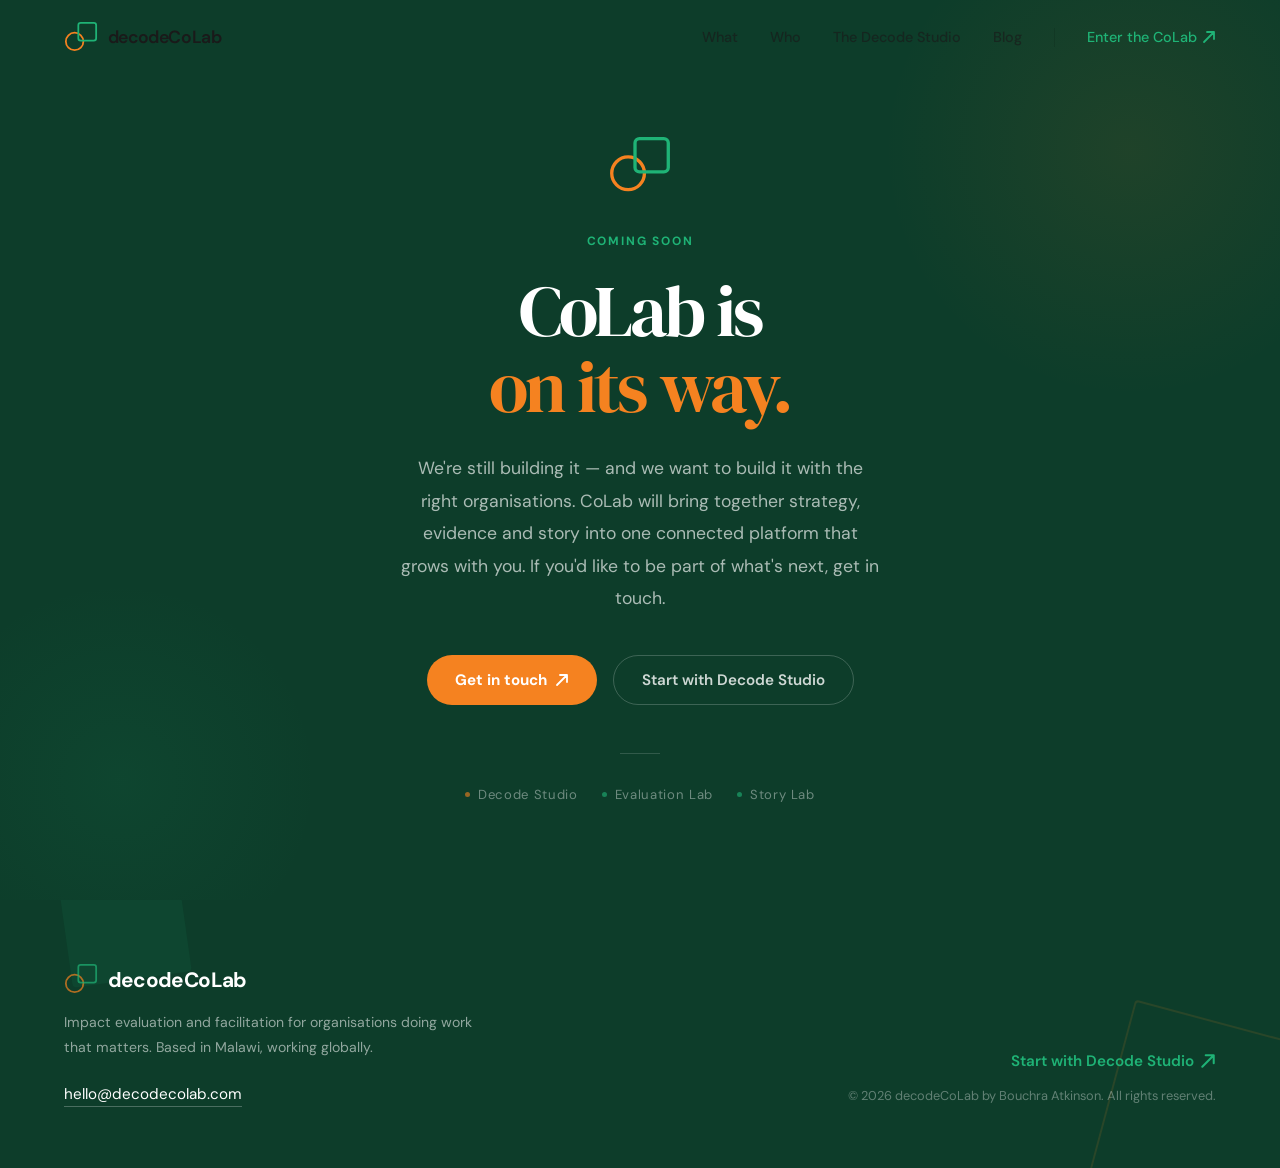
==== colab-coming-soon.html @ 14b20bc3 "Create colab-coming-soon.html" ====
<!DOCTYPE html>
<html lang="en">
<head>
  <meta charset="UTF-8" />
  <meta name="viewport" content="width=device-width, initial-scale=1.0" />
  <title>CoLab is Coming | decodeCoLab</title>
  <meta name="description" content="CoLab is coming. We're still building it — and we want to build it with the right organisations." />
  <link rel="preconnect" href="https://fonts.googleapis.com">
  <link rel="preconnect" href="https://fonts.gstatic.com" crossorigin>
  <link href="https://fonts.googleapis.com/css2?family=DM+Serif+Display:ital@0;1&family=DM+Sans:opsz,wght@9..40,300;9..40,400;9..40,500;9..40,600;9..40,700&display=swap" rel="stylesheet">
  <link rel="stylesheet" href="style.css" />
  <link rel="icon" href="data:image/svg+xml,<svg xmlns='http://www.w3.org/2000/svg' viewBox='-3 -3 114 101' fill='none'><circle cx='32.5' cy='62.5' r='29.5' stroke='%23f58220' stroke-width='6'/><rect x='45' y='0' width='60' height='60' rx='8' stroke='%231fb376' stroke-width='6'/></svg>">
  <style>

    .cs-page {
      min-height: 100vh;
      background: var(--dark-green);
      display: flex;
      flex-direction: column;
    }

    .cs-main {
      flex: 1;
      display: flex;
      align-items: center;
      justify-content: center;
      padding: 120px var(--pad-x) 80px;
      position: relative;
      overflow: hidden;
    }

    .cs-main::before {
      content: '';
      position: absolute;
      top: -100px; right: -100px;
      width: 500px; height: 500px;
      border-radius: 50%;
      background: radial-gradient(circle, rgba(245,130,32,0.08) 0%, transparent 70%);
      pointer-events: none;
    }

    .cs-main::after {
      content: '';
      position: absolute;
      bottom: -80px; left: -80px;
      width: 400px; height: 400px;
      border-radius: 50%;
      background: radial-gradient(circle, rgba(31,179,118,0.07) 0%, transparent 70%);
      pointer-events: none;
    }

    .cs-inner {
      max-width: 640px;
      margin: 0 auto;
      text-align: center;
      position: relative;
      z-index: 1;
    }

    .cs-logo-mark {
      display: flex;
      align-items: center;
      justify-content: center;
      margin-bottom: 2.5rem;
      animation: cs-float 4s ease-in-out infinite;
    }

    @keyframes cs-float {
      0%, 100% { transform: translateY(0); }
      50% { transform: translateY(-8px); }
    }

    .cs-eyebrow {
      font-size: 12px;
      font-weight: 700;
      letter-spacing: 0.15em;
      text-transform: uppercase;
      color: var(--green);
      margin-bottom: 1.5rem;
      display: block;
    }

    .cs-heading {
      font-family: var(--font-display);
      font-size: clamp(2.8rem, 6vw, 4.5rem);
      font-weight: 400;
      letter-spacing: -0.04em;
      color: white;
      line-height: 1.05;
      margin-bottom: 1.75rem;
    }

    .cs-heading span { color: var(--orange); }

    .cs-body {
      font-size: clamp(1rem, 1.8vw, 1.1rem);
      color: rgba(255,255,255,0.65);
      line-height: 1.85;
      margin-bottom: 2.5rem;
      max-width: 480px;
      margin-left: auto;
      margin-right: auto;
    }

    .cs-actions {
      display: flex;
      gap: 1rem;
      justify-content: center;
      flex-wrap: wrap;
      margin-bottom: 3rem;
    }

    .cs-btn-primary {
      display: inline-flex;
      align-items: center;
      gap: 0.5rem;
      background: var(--orange);
      color: white;
      font-family: var(--font-body);
      font-size: 0.95rem;
      font-weight: 700;
      padding: 0.875rem 1.75rem;
      border-radius: var(--radius-full);
      text-decoration: none;
      transition: background 0.2s, transform 0.15s;
    }
    .cs-btn-primary:hover { background: #e07318; transform: translateY(-2px); }

    .cs-btn-secondary {
      display: inline-flex;
      align-items: center;
      gap: 0.5rem;
      background: transparent;
      color: rgba(255,255,255,0.8);
      font-family: var(--font-body);
      font-size: 0.95rem;
      font-weight: 600;
      padding: 0.875rem 1.75rem;
      border-radius: var(--radius-full);
      text-decoration: none;
      border: 1.5px solid rgba(255,255,255,0.2);
      transition: border-color 0.2s, transform 0.15s;
    }
    .cs-btn-secondary:hover { border-color: rgba(255,255,255,0.5); transform: translateY(-2px); }

    .cs-divider {
      width: 40px;
      height: 1px;
      background: rgba(255,255,255,0.15);
      margin: 0 auto 2rem;
    }

    .cs-coming {
      display: flex;
      align-items: center;
      justify-content: center;
      gap: 1.5rem;
      flex-wrap: wrap;
    }

    .cs-coming-item {
      display: flex;
      align-items: center;
      gap: 0.5rem;
      font-size: 0.82rem;
      color: rgba(255,255,255,0.4);
      letter-spacing: 0.05em;
    }

    .cs-coming-dot {
      width: 5px; height: 5px;
      border-radius: 50%;
    }

    .cs-coming-dot.orange { background: var(--orange); opacity: 0.6; }
    .cs-coming-dot.green { background: var(--green); opacity: 0.6; }

    @media (max-width: 768px) {
      .cs-actions { flex-direction: column; align-items: center; }
      .cs-btn-primary, .cs-btn-secondary { width: 100%; max-width: 320px; justify-content: center; }
    }

  </style>
</head>
<body>

  <!-- Nav -->
  <header class="nav" id="nav">
    <div class="nav-inner">
      <a href="index.html" class="nav-logo">
        <svg class="logo-mark" width="34" height="30" viewBox="-3 -3 114 101" fill="none">
          <circle cx="32.5" cy="62.5" r="29.5" stroke="#f58220" stroke-width="6" fill="none"/>
          <rect x="45" y="0" width="60" height="60" rx="8" stroke="#1fb376" stroke-width="6" fill="none"/>
        </svg>
        <span class="nav-wordmark">decodeCoLab</span>
      </a>
      <nav class="nav-links" id="nav-links">
        <a href="index.html#whatwedo">What</a>
        <a href="index.html#about">Who</a>
        <a href="decode-studio.html">The Decode Studio</a>
        <a href="from-the-field.html">Blog</a>
        <div class="nav-divider"></div>
        <a href="https://app.decodecolab.com/login.html" target="_blank" rel="noopener noreferrer" class="nav-cta">
          Enter the CoLab
          <svg width="14" height="14" viewBox="0 0 14 14" fill="none"><path d="M2 12L12 2M12 2H5M12 2v7" stroke="currentColor" stroke-width="1.8" stroke-linecap="round" stroke-linejoin="round"/></svg>
        </a>
      </nav>
      <button class="nav-hamburger" id="nav-hamburger" aria-label="Menu"><span></span><span></span></button>
    </div>
    <div class="nav-mobile" id="nav-mobile">
      <a href="index.html#whatwedo" class="nav-mobile-link">What</a>
      <a href="index.html#about" class="nav-mobile-link">Who</a>
      <a href="decode-studio.html" class="nav-mobile-link">The Decode Studio</a>
      <a href="from-the-field.html" class="nav-mobile-link">Blog</a>
      <a href="https://app.decodecolab.com/login.html" target="_blank" rel="noopener noreferrer" class="nav-mobile-cta">
        Enter the CoLab
        <svg width="14" height="14" viewBox="0 0 14 14" fill="none"><path d="M2 12L12 2M12 2H5M12 2v7" stroke="currentColor" stroke-width="1.8" stroke-linecap="round" stroke-linejoin="round"/></svg>
      </a>
    </div>
  </header>

  <div class="cs-page">
    <main class="cs-main">
      <div class="cs-inner">

        <div class="cs-logo-mark">
          <svg width="64" height="56" viewBox="-3 -3 114 101" fill="none">
            <circle cx="32.5" cy="62.5" r="29.5" stroke="#f58220" stroke-width="6" fill="none"/>
            <rect x="45" y="0" width="60" height="60" rx="8" stroke="#1fb376" stroke-width="6" fill="none"/>
          </svg>
        </div>

        <span class="cs-eyebrow">Coming soon</span>

        <h1 class="cs-heading">CoLab is<br><span>on its way.</span></h1>

        <p class="cs-body">We're still building it — and we want to build it with the right organisations. CoLab will bring together strategy, evidence and story into one connected platform that grows with you. If you'd like to be part of what's next, get in touch.</p>

        <div class="cs-actions">
          <a href="mailto:hello@decodecolab.com?subject=I'd like to know more about CoLab" class="cs-btn-primary">
            Get in touch
            <svg width="14" height="14" viewBox="0 0 14 14" fill="none"><path d="M2 12L12 2M12 2H5M12 2v7" stroke="currentColor" stroke-width="1.8" stroke-linecap="round" stroke-linejoin="round"/></svg>
          </a>
          <a href="decode-studio.html" class="cs-btn-secondary">
            Start with Decode Studio
          </a>
        </div>

        <div class="cs-divider"></div>

        <div class="cs-coming">
          <div class="cs-coming-item">
            <span class="cs-coming-dot orange"></span>
            Decode Studio
          </div>
          <div class="cs-coming-item">
            <span class="cs-coming-dot green"></span>
            Evaluation Lab
          </div>
          <div class="cs-coming-item">
            <span class="cs-coming-dot green"></span>
            Story Lab
          </div>
        </div>

      </div>
    </main>
  </div>

  <!-- Footer -->
  <footer class="footer">
    <div class="footer-shapes" aria-hidden="true">
      <div class="fshape fshape-1"></div>
      <div class="fshape fshape-2"></div>
    </div>
    <div class="footer-inner">
      <div class="footer-left">
        <div class="footer-logo">
          <svg width="34" height="30" viewBox="-3 -3 114 101" fill="none">
            <circle cx="32.5" cy="62.5" r="29.5" stroke="rgba(245,130,32,0.7)" stroke-width="6" fill="none"/>
            <rect x="45" y="0" width="60" height="60" rx="8" stroke="rgba(31,179,118,0.7)" stroke-width="6" fill="none"/>
          </svg>
          <span>decodeCoLab</span>
        </div>
        <p class="footer-desc">Impact evaluation and facilitation for organisations doing work that matters. Based in Malawi, working globally.</p>
        <a href="mailto:hello@decodecolab.com" class="footer-email">hello@decodecolab.com</a>
      </div>
      <div class="footer-right">
        <a href="decode-studio.html" class="footer-platform-link">
          Start with Decode Studio
          <svg width="16" height="16" viewBox="0 0 14 14" fill="none"><path d="M2 12L12 2M12 2H5M12 2v7" stroke="currentColor" stroke-width="1.8" stroke-linecap="round" stroke-linejoin="round"/></svg>
        </a>
        <p class="footer-copy">&copy; <span id="year"></span> decodeCoLab by Bouchra Atkinson. All rights reserved.</p>
      </div>
    </div>
  </footer>

  <script src="script.js"></script>
</body>
</html>
---- style.css ----
/* ═══════════════════════════════════════════════
   IMPACT:COLAB — Portfolio Site
   style.css
═══════════════════════════════════════════════ */

@import url('https://fonts.googleapis.com/css2?family=DM+Serif+Display:ital@0;1&family=DM+Sans:opsz,wght@9..40,300;9..40,400;9..40,500;9..40,600&display=swap');

/* ─── TOKENS ─────────────────────────────────── */
:root {
  --green:       #1fb376;
  --orange:      #f58220;
  --dark-green:  #0d3d2a;
  --bg:          #faf9f7;
  --fg:          #1a1a1a;
  --muted:       #6b6b6b;
  --border:      rgba(0,0,0,0.10);
  --white:       #ffffff;

  --font-display: 'DM Serif Display', Georgia, serif;
  --font-body:    'DM Sans', system-ui, sans-serif;

  --max-w: 1200px;
  --pad-x: clamp(1.5rem, 5vw, 5rem);
  --section-py: clamp(5rem, 10vw, 9rem);

  --radius-sm:  8px;
  --radius-md:  16px;
  --radius-lg:  24px;
  --radius-full: 9999px;
}

/* ─── RESET ──────────────────────────────────── */
*, *::before, *::after { box-sizing: border-box; margin: 0; padding: 0; }
html { scroll-behavior: smooth; -webkit-font-smoothing: antialiased; }
body {
  font-family: var(--font-body);
  font-weight: 400;
  background: var(--bg);
  color: var(--fg);
  overflow-x: hidden;
}
img { display: block; max-width: 100%; }
a { text-decoration: none; color: inherit; }

/* ─── UTILITIES ──────────────────────────────── */
.text-green  { color: var(--green); }
.text-orange { color: var(--orange); }
.text-white  { color: var(--white); }

.section-inner {
  max-width: var(--max-w);
  margin: 0 auto;
  padding: 0 var(--pad-x);
}

.section-heading {
  font-family: var(--font-display);
  font-size: clamp(2.2rem, 5vw, 3.5rem);
  font-weight: 400;
  letter-spacing: -0.03em;
  line-height: 1.1;
  margin-bottom: 1.25rem;
  color: var(--fg);
}
.section-header { max-width: 640px; margin-bottom: clamp(3rem, 6vw, 5rem); }
.section-sub {
  font-size: clamp(1rem, 2vw, 1.2rem);
  color: var(--muted);
  line-height: 1.7;
}

/* ─── BUTTONS ────────────────────────────────── */
.btn-primary {
  display: inline-flex;
  align-items: center;
  gap: 0.5rem;
  padding: 0.9rem 2rem;
  background: var(--green);
  color: var(--white);
  font-family: var(--font-body);
  font-weight: 600;
  font-size: 0.95rem;
  border-radius: var(--radius-full);
  transition: transform 0.2s ease, box-shadow 0.2s ease, opacity 0.2s ease;
}
.btn-primary:hover {
  transform: translateY(-2px);
  box-shadow: 0 8px 24px rgba(31,179,118,0.35);
}
.btn-primary svg { transition: transform 0.2s ease; }
.btn-primary:hover svg { transform: translate(2px, -2px); }

.btn-large { padding: 1.1rem 2.5rem; font-size: 1.05rem; }

.btn-outline {
  display: inline-flex;
  align-items: center;
  gap: 0.5rem;
  padding: 0.9rem 2rem;
  background: transparent;
  color: var(--fg);
  font-family: var(--font-body);
  font-weight: 600;
  font-size: 0.95rem;
  border: 1.5px solid var(--border);
  border-radius: var(--radius-full);
  transition: background 0.2s ease;
}
.btn-outline:hover { background: rgba(0,0,0,0.04); }

/* ─── ANIMATIONS ─────────────────────────────── */
.reveal {
  opacity: 0;
  transform: translateY(32px);
  animation: fadeUp 0.8s cubic-bezier(0.22,1,0.36,1) forwards;
}
.reveal-delay-1 { animation-delay: 0.15s; }
.reveal-delay-2 { animation-delay: 0.3s; }
.reveal-delay-3 { animation-delay: 0.45s; }

@keyframes fadeUp {
  to { opacity: 1; transform: translateY(0); }
}

.reveal-scroll {
  opacity: 0;
  transform: translateY(40px);
  transition: opacity 0.8s cubic-bezier(0.22,1,0.36,1),
              transform 0.8s cubic-bezier(0.22,1,0.36,1);
}
.reveal-scroll.in-view {
  opacity: 1;
  transform: translateY(0);
}


/* ═══════════════════════════════════════════════
   NAV
═══════════════════════════════════════════════ */
.nav {
  position: fixed;
  top: 0; left: 0; right: 0;
  z-index: 100;
  padding: 0 var(--pad-x);
  transition: background 0.4s ease, border-color 0.4s ease, padding 0.3s ease;
  border-bottom: 1px solid transparent;
}
.nav.scrolled {
  background: rgba(250,249,247,0.90);
  backdrop-filter: blur(12px);
  border-color: var(--border);
}
.nav-inner {
  max-width: var(--max-w);
  margin: 0 auto;
  display: flex;
  align-items: center;
  justify-content: space-between;
  padding: 1.4rem 0;
  transition: padding 0.3s ease;
}
.nav.scrolled .nav-inner { padding: 1rem 0; }

.nav-logo {
  display: flex;
  align-items: center;
  gap: 0.6rem;
  font-weight: 600;
  font-size: 1.1rem;
  letter-spacing: -0.02em;
  transition: opacity 0.2s;
}
.nav-logo:hover { opacity: 0.7; }

.nav-links {
  display: flex;
  align-items: center;
  gap: 2rem;
}
.nav-links a {
  font-size: 0.9rem;
  font-weight: 500;
  color: rgba(26,26,26,0.65);
  transition: color 0.2s;
}
.nav-links a:hover { color: var(--fg); }

.nav-divider {
  width: 1px;
  height: 1.2rem;
  background: var(--border);
}

.nav-cta {
  display: flex;
  align-items: center;
  gap: 0.3rem;
  font-size: 0.9rem;
  font-weight: 600;
  color: var(--green) !important;
  transition: opacity 0.2s !important;
}
.nav-cta:hover { opacity: 0.7; }

.nav-hamburger {
  display: none;
  flex-direction: column;
  gap: 5px;
  background: none;
  border: none;
  cursor: pointer;
  padding: 4px;
}
.nav-hamburger span {
  display: block;
  width: 22px;
  height: 2px;
  background: var(--fg);
  border-radius: 2px;
  transition: transform 0.3s ease, opacity 0.3s ease;
}
.nav-hamburger.open span:first-child { transform: rotate(45deg) translate(5px, 5px); }
.nav-hamburger.open span:last-child  { transform: rotate(-45deg) translate(5px, -5px); }

.nav-mobile {
  display: none;
  flex-direction: column;
  gap: 1rem;
  padding: 1.5rem 0 2rem;
  border-top: 1px solid var(--border);
  background: rgba(250,249,247,0.97);
  max-width: var(--max-w);
  margin: 0 auto;
}
.nav-mobile.open { display: flex; }
.nav-mobile-link {
  font-size: 1.1rem;
  font-weight: 500;
  color: var(--fg);
  padding: 0.4rem 0;
}
.nav-mobile-cta {
  display: inline-flex;
  align-items: center;
  gap: 0.4rem;
  padding: 0.9rem 2rem;
  background: var(--green);
  color: var(--white);
  font-weight: 600;
  border-radius: var(--radius-full);
  width: fit-content;
  margin-top: 0.5rem;
}


/* ═══════════════════════════════════════════════
   HERO
═══════════════════════════════════════════════ */
.hero {
  position: relative;
  min-height: 100svh;
  display: flex;
  align-items: center;
  padding: 7rem var(--pad-x) var(--section-py);
  overflow: hidden;
}

.hero-content {
  position: relative;
  z-index: 2;
  max-width: var(--max-w);
  margin: 0 auto;
  width: 100%;
}

.hero-eyebrow {
  display: flex;
  align-items: center;
  gap: 1rem;
  margin-bottom: 2rem;
  font-size: 0.75rem;
  font-weight: 600;
  letter-spacing: 0.15em;
  text-transform: uppercase;
  color: var(--orange);
}
.eyebrow-line {
  display: inline-block;
  width: 2.5rem;
  height: 1.5px;
  background: var(--orange);
}

.hero-headline {
  font-family: var(--font-display);
  font-size: clamp(3.8rem, 10vw, 8rem);
  font-weight: 400;
  line-height: 1.0;
  letter-spacing: -0.04em;
  color: var(--fg);
  margin-bottom: 2rem;
}

.hero-sub {
  font-size: clamp(1rem, 2vw, 1.2rem);
  color: var(--muted);
  line-height: 1.75;
  max-width: 710px;
  margin-bottom: 3rem;
}

.hero-actions {
  display: flex;
  flex-wrap: wrap;
  gap: 1rem;
  align-items: center;
}

/* ─── Hero Shapes ─────────────────────── */
.hero-shapes {
  position: absolute;
  inset: 0;
  pointer-events: none;
  overflow: hidden;
  transform: translateX(4%) translateY(5%);
}
.shape { position: absolute; border-radius: 4px; }

.shape-orange-rect {
  right: 6%; top: 7%;
  width: clamp(180px, 24vw, 340px);
  height: clamp(170px, 23vw, 320px);
  background: var(--orange);
  opacity: 0.25;
  transform: rotate(12deg);
}
.shape-green-rect {
  right: 14%; top: 40%;
  width: clamp(120px, 16vw, 220px);
  height: clamp(120px, 16vw, 220px);
  background: var(--green);
  opacity: 0.13;
  transform: rotate(-6deg);
}
.shape-orange-outline {
  right: 9%; top: 48%;
  width: clamp(150px, 20vw, 280px);
  height: clamp(140px, 19vw, 260px);
  border: 2px solid var(--orange);
  opacity: 0.22;
  transform: rotate(4deg);
  background: transparent;
}
.shape-green-square {
  right: 19%; top: 60%;
  width: clamp(56px, 7vw, 88px);
  height: clamp(56px, 7vw, 88px);
  background: var(--green);
  opacity: 0.62;
  border-radius: 6px;
  transform: rotate(-14deg);
}
.shape-green-outline-large {
  right: 8%; top: 22%;
  width: clamp(200px, 28vw, 380px);
  height: clamp(180px, 25vw, 340px);
  border: 1.5px solid var(--green);
  opacity: 0.14;
  transform: rotate(8deg);
  background: transparent;
}
.shape-orange-small {
  right: 25%; top: 74%;
  width: 60px; height: 60px;
  background: var(--orange);
  opacity: 0.30;
  transform: rotate(20deg);
}
.shape-green-circle {
  right: 2%; top: 36%;
  width: 300px; height: 300px;
  border: 2px solid var(--green);
  opacity: 0.14;
  border-radius: 50%;
  background: transparent;
}
.shape-orange-dot {
  right: 35%; top: 78%;
  width: 18px; height: 18px;
  background: var(--orange);
  opacity: 0.55;
  border-radius: 50%;
}


/* ═══════════════════════════════════════════════
   ABOUT
═══════════════════════════════════════════════ */
.about {
  position: relative;
  background: var(--dark-green);
  padding: var(--section-py) var(--pad-x);
  overflow: hidden;
}
.about-accent-bar {
  position: absolute;
  top: 0; left: 0;
  height: 3px; width: 6rem;
  background: linear-gradient(to right, var(--orange), var(--green));
}
.about-grid {
  max-width: var(--max-w);
  margin: 0 auto;
  display: grid;
  grid-template-columns: 1fr 1fr;
  gap: clamp(3rem, 6vw, 6rem);
  align-items: center;
}
.about .section-heading { color: var(--white); }
.about-body {
  display: flex;
  flex-direction: column;
  gap: 1.5rem;
  font-size: 1.1rem;
  line-height: 1.85;
  color: var(--muted);
}
.about-body p { margin-bottom: 0; }
.about-body strong.text-orange { color: var(--orange); font-weight: 600; }

.about-portrait {
  position: relative;
}
.portrait-frame {
  aspect-ratio: 3/4;
  border-radius: var(--radius-lg);
  overflow: hidden;
  background: rgba(255,255,255,0.06);
  box-shadow: 0 24px 60px rgba(0,0,0,0.4);
}
.portrait-frame img {
  width: 100%;
  height: 100%;
  object-fit: cover;
}
.portrait-placeholder {
  width: 100%;
  height: 100%;
  display: flex;
  flex-direction: column;
  align-items: center;
  justify-content: center;
  gap: 1rem;
  color: rgba(255,255,255,0.3);
  font-size: 0.85rem;
}
.portrait-deco-orange {
  position: absolute;
  bottom: -1.5rem; left: -1.5rem;
  width: 5rem; height: 5rem;
  background: var(--orange);
  opacity: 0.55;
  border-radius: var(--radius-sm);
  transform: rotate(10deg);
  z-index: -1;
}
.portrait-deco-green {
  position: absolute;
  top: -1.5rem; right: -1.5rem;
  width: 3.5rem; height: 3.5rem;
  border: 2.5px solid var(--green);
  opacity: 0.7;
  border-radius: var(--radius-sm);
  transform: rotate(-8deg);
  z-index: -1;
}


/* ═══════════════════════════════════════════════
   SERVICES
═══════════════════════════════════════════════ */
.services {
  padding: var(--section-py) var(--pad-x);
  background: #faf9f7;
}
.services-grid {
  display: grid;
  grid-template-columns: repeat(2, 1fr);
  gap: 1.5rem;
}
.service-card {
  background: var(--white);
  border-radius: var(--radius-lg);
  border: 1px solid rgba(0,0,0,0.07);
  padding: clamp(2rem, 4vw, 2.8rem);
  position: relative;
  overflow: hidden;
  transition: box-shadow 0.3s ease, transform 0.3s ease;
}
.service-card::before {
  content: '';
  position: absolute;
  top: 0; left: 0; right: 0;
  height: 2px;
  opacity: 0;
  transition: opacity 0.3s ease;
}
.service-card:hover { box-shadow: 0 8px 32px rgba(0,0,0,0.08); transform: translateY(-2px); }
.service-card:hover::before { opacity: 1; }
.service-card:nth-child(odd)::before  { background: var(--green); }
.service-card:nth-child(even)::before { background: var(--orange); }

.service-icon {
  width: 52px; height: 52px;
  border-radius: var(--radius-sm);
  display: flex;
  align-items: center;
  justify-content: center;
  margin-bottom: 1.5rem;
}
.service-icon-green { background: rgba(31,179,118,0.1); color: var(--green); }
.service-icon-orange { background: rgba(245,130,32,0.1); color: var(--orange); }

.service-card h3 {
  font-size: 1.15rem;
  font-weight: 600;
  letter-spacing: -0.02em;
  margin-bottom: 0.75rem;
  color: var(--fg);
}
.service-card p {
  font-size: 0.93rem;
  color: var(--muted);
  line-height: 1.7;
}


/* ═══════════════════════════════════════════════
   PLATFORM
═══════════════════════════════════════════════ */
.platform {
  position: relative;
  background: var(--dark-green);
  padding: var(--section-py) var(--pad-x);
  overflow: hidden;
  text-align: center;
}
.platform-shapes { position: absolute; inset: 0; pointer-events: none; overflow: hidden; }
.pshape { position: absolute; border-radius: 4px; }
.pshape-1 { right: -5%; top: -10%; width: 400px; height: 400px; background: var(--orange); opacity: 0.12; transform: rotate(18deg); }
.pshape-2 { left: -5%; bottom: -10%; width: 320px; height: 300px; background: var(--green); opacity: 0.12; transform: rotate(-12deg); }
.pshape-3 { right: 15%; bottom: 10%; width: 150px; height: 150px; border: 2px solid var(--orange); opacity: 0.15; transform: rotate(8deg); background: transparent; }
.pshape-4 { left: 10%; top: 15%; width: 100px; height: 100px; border: 2px solid var(--green); opacity: 0.18; transform: rotate(-5deg); background: transparent; }
.pshape-5 { right: 8%; top: 20%; width: 120px; height: 120px; border: 4px solid var(--orange); opacity: 0.22; border-radius: 50%; background: transparent; }
.pshape-6 { left: 30%; bottom: 5%; width: 70px; height: 70px; border: 3px solid var(--green); opacity: 0.20; border-radius: 50%; background: transparent; }

.platform-inner {
  position: relative;
  z-index: 2;
  max-width: 800px;
  margin: 0 auto;
}
.platform-label {
  display: flex;
  align-items: center;
  justify-content: center;
  gap: 1rem;
  margin-bottom: 2.5rem;
  font-size: 0.72rem;
  font-weight: 600;
  letter-spacing: 0.18em;
  text-transform: uppercase;
  color: rgba(255,255,255,0.45);
}
.platform-line {
  display: inline-block;
  height: 1px;
  width: 3rem;
}
.platform-line-green  { background: var(--green); }
.platform-line-orange { background: var(--orange); }

.platform-heading {
  font-family: var(--font-display);
  font-size: clamp(3rem, 9vw, 7rem);
  font-weight: 400;
  letter-spacing: -0.04em;
  color: var(--white);
  margin-bottom: 1.5rem;
  line-height: 1.0;
}
.platform-sub {
  font-size: clamp(1rem, 2vw, 1.15rem);
  color: rgba(255,255,255,0.55);
  max-width: 560px;
  margin: 0 auto 3.5rem;
  line-height: 1.75;
}
.platform-dots {
  display: flex;
  justify-content: center;
  gap: 0.5rem;
  margin-top: 3rem;
}
.pdot { width: 8px; height: 8px; border-radius: 50%; display: inline-block; }
.pdot-orange { background: var(--orange); }
.pdot-green  { background: var(--green); }
.pdot-muted  { background: rgba(255,255,255,0.25); }


/* ═══════════════════════════════════════════════
   STORIES
═══════════════════════════════════════════════ */
.stories {
  padding: var(--section-py) var(--pad-x);
  background: var(--white);
}
.stories-grid {
  display: grid;
  grid-template-columns: repeat(3, 1fr);
  gap: 2rem;
}
.story-card { display: flex; flex-direction: column; cursor: pointer; }
.story-card:hover .story-img { transform: scale(1.03); }

.story-img {
  aspect-ratio: 4/3;
  border-radius: var(--radius-md);
  margin-bottom: 1.5rem;
  background-size: cover;
  background-position: center;
  transition: transform 0.6s cubic-bezier(0.22,1,0.36,1);
  overflow: hidden;
}
/* Placeholder gradients — replace with real images later */
.story-img-1 { background: linear-gradient(135deg, #2d6a4f 0%, #40916c 50%, #74c69d 100%); }
.story-img-2 { background: linear-gradient(135deg, #333 0%, #555 50%, #888 100%); }
.story-img-3 { background: linear-gradient(135deg, #c77d2b 0%, #e09132 50%, #f4a261 100%); }

.story-body { display: flex; flex-direction: column; flex-grow: 1; }
.story-date {
  font-size: 0.72rem;
  font-weight: 700;
  letter-spacing: 0.12em;
  text-transform: uppercase;
  margin-bottom: 0.75rem;
}
.story-card h3 {
  font-size: 1.1rem;
  font-weight: 600;
  letter-spacing: -0.02em;
  line-height: 1.4;
  margin-bottom: 0.75rem;
  color: var(--fg);
  transition: opacity 0.2s;
}
.story-card:hover h3 { opacity: 0.65; }
.story-card p {
  font-size: 0.9rem;
  color: var(--muted);
  line-height: 1.7;
  margin-bottom: 1.5rem;
  flex-grow: 1;
}
.story-read {
  display: flex;
  align-items: center;
  gap: 0.35rem;
  font-size: 0.78rem;
  font-weight: 700;
  letter-spacing: 0.1em;
  text-transform: uppercase;
  margin-top: auto;
}
.story-read svg { transition: transform 0.2s; }
.story-card:hover .story-read svg { transform: translate(2px,-2px); }


/* ═══════════════════════════════════════════════
   FOOTER
═══════════════════════════════════════════════ */
.footer {
  position: relative;
  background: var(--dark-green);
  color: var(--white);
  padding: 4rem var(--pad-x);
  overflow: hidden;
}
.footer-shapes { position: absolute; inset: 0; pointer-events: none; }
.fshape { position: absolute; border-radius: 4px; }
.fshape-1 { right: -2%; bottom: -20%; width: 200px; height: 200px; border: 2px solid var(--orange); opacity: 0.12; transform: rotate(15deg); background: transparent; }
.fshape-2 { left: 5%; top: -15%; width: 120px; height: 120px; background: var(--green); opacity: 0.08; transform: rotate(-8deg); }

.footer-inner {
  position: relative;
  z-index: 2;
  max-width: var(--max-w);
  margin: 0 auto;
  display: flex;
  flex-wrap: wrap;
  justify-content: space-between;
  align-items: flex-end;
  gap: 3rem;
}
.footer-left { max-width: 420px; }
.footer-logo {
  display: flex;
  align-items: center;
  gap: 0.6rem;
  font-weight: 700;
  font-size: 1.3rem;
  letter-spacing: -0.03em;
  margin-bottom: 1rem;
}
.footer-desc {
  font-size: 0.88rem;
  color: rgba(255,255,255,0.55);
  line-height: 1.75;
  margin-bottom: 1.5rem;
}
.footer-email {
  font-size: 0.95rem;
  color: var(--white);
  border-bottom: 1px solid rgba(255,255,255,0.25);
  padding-bottom: 2px;
  transition: opacity 0.2s;
}
.footer-email:hover { opacity: 0.7; }

.footer-right {
  display: flex;
  flex-direction: column;
  align-items: flex-end;
  gap: 1rem;
}
.footer-platform-link {
  display: flex;
  align-items: center;
  gap: 0.4rem;
  font-size: 0.95rem;
  font-weight: 600;
  color: var(--green);
  transition: opacity 0.2s;
}
.footer-platform-link:hover { opacity: 0.7; }
.footer-platform-link svg { transition: transform 0.2s; }
.footer-platform-link:hover svg { transform: translate(2px,-2px); }
.footer-copy {
  font-size: 0.8rem;
  color: rgba(255,255,255,0.35);
}


/* ═══════════════════════════════════════════════
   RESPONSIVE
═══════════════════════════════════════════════ */
@media (max-width: 900px) {
  .about-grid { grid-template-columns: 1fr; }
  .about-portrait { order: -1; max-width: 360px; margin: 0 auto; }
  .services-grid { grid-template-columns: 1fr; }
  .stories-grid { grid-template-columns: 1fr; max-width: 480px; margin: 0 auto; }
}

@media (max-width: 680px) {
  .nav-links { display: none; }
  .nav-hamburger { display: flex; }
  .hero-shapes .shape-orange-rect,
  .hero-shapes .shape-green-outline-large,
  .hero-shapes .shape-orange-circle { opacity: 0.25; }
  .stories-grid { max-width: 100%; }
  .footer-right { align-items: flex-start; }
}
.whatwedo-grid {
  display: grid;
  grid-template-columns: 1fr 1fr;
  gap: clamp(2rem, 5vw, 4rem);
  align-items: start;
}

.whatwedo-text {
  display: flex;
  flex-direction: column;
  gap: 0;
}

.whatwedo-colab-card {
  background: white;
  border: 1px solid rgba(0,0,0,0.07);
  border-radius: 16px;
  padding: clamp(1.5rem, 3vw, 2.5rem);
  position: relative;
  overflow: hidden;
}

.whatwedo-colab-card::before {
  content: '';
  position: absolute;
  top: 0; left: 0; right: 0;
  height: 3px;
  background: linear-gradient(to right, var(--green), var(--orange));
}

.whatwedo-colab-card-label {
  font-size: 11px;
  font-weight: 600;
  letter-spacing: 0.15em;
  text-transform: uppercase;
  color: var(--green);
  margin-bottom: 1rem;
}

.whatwedo-colab-card-heading {
  font-family: var(--font-display);
  font-size: clamp(1.4rem, 2.5vw, 1.9rem);
  font-weight: 400;
  color: var(--fg);
  letter-spacing: -0.02em;
  line-height: 1.2;
  margin-bottom: 1.25rem;
}

.whatwedo-colab-card-body {
  font-size: 0.92rem;
  color: var(--muted);
  line-height: 1.8;
  margin-bottom: 1.5rem;
}

.whatwedo-colab-card-link {
  display: inline-flex;
  align-items: center;
  gap: 0.4rem;
  font-size: 0.85rem;
  font-weight: 600;
  color: var(--green);
  text-decoration: none;
  transition: opacity 0.2s;
}
.whatwedo-colab-card-link:hover { opacity: 0.75; }

@media (max-width: 800px) {
  .whatwedo-grid { grid-template-columns: 1fr; }
}
.nav-active {
  color: var(--orange) !important;
}
.nav-cta-orange {
  color: var(--orange) !important;
}
.nav-cta-orange:hover {
  color: #e07318 !important;
}
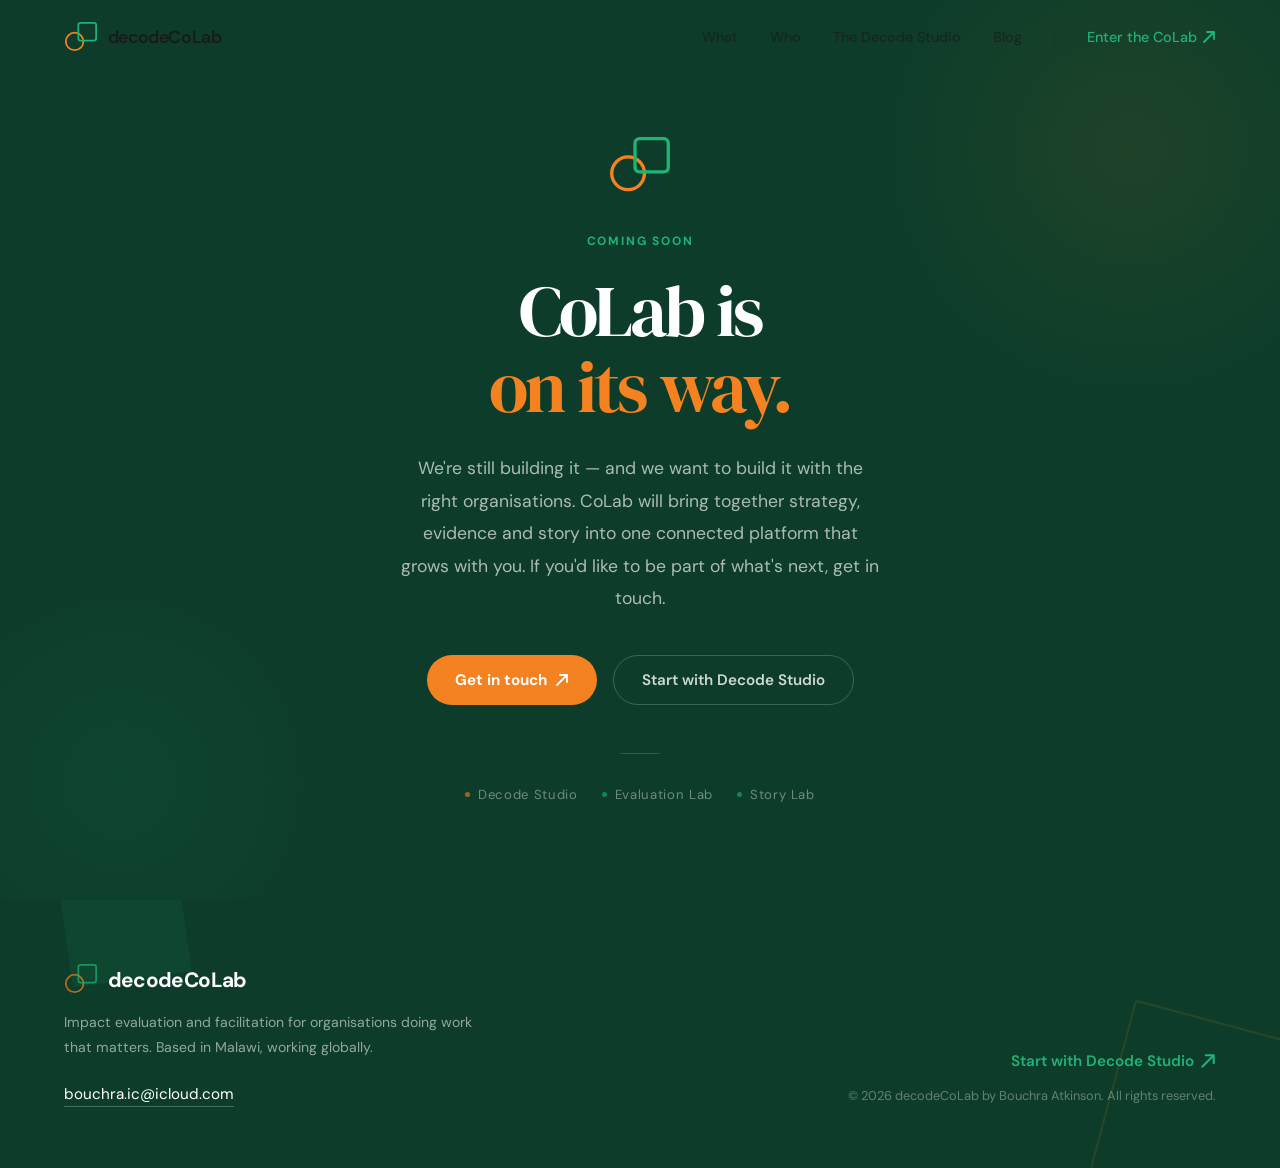
==== commit b32eb07b: "Update colab-coming-soon.html" ====
--- a/colab-coming-soon.html
+++ b/colab-coming-soon.html
@@ -237,7 +237,7 @@
         <p class="cs-body">We're still building it — and we want to build it with the right organisations. CoLab will bring together strategy, evidence and story into one connected platform that grows with you. If you'd like to be part of what's next, get in touch.</p>
 
         <div class="cs-actions">
-          <a href="mailto:hello@decodecolab.com?subject=I'd like to know more about CoLab" class="cs-btn-primary">
+          <a href="mailto:bouchra.ic@icloud.com?subject=I'd like to know more about CoLab" class="cs-btn-primary">
             Get in touch
             <svg width="14" height="14" viewBox="0 0 14 14" fill="none"><path d="M2 12L12 2M12 2H5M12 2v7" stroke="currentColor" stroke-width="1.8" stroke-linecap="round" stroke-linejoin="round"/></svg>
           </a>
@@ -283,7 +283,7 @@
           <span>decodeCoLab</span>
         </div>
         <p class="footer-desc">Impact evaluation and facilitation for organisations doing work that matters. Based in Malawi, working globally.</p>
-        <a href="mailto:hello@decodecolab.com" class="footer-email">hello@decodecolab.com</a>
+        <a href="mailto:hello@decodecolab.com" class="footer-email">bouchra.ic@icloud.com</a>
       </div>
       <div class="footer-right">
         <a href="decode-studio.html" class="footer-platform-link">
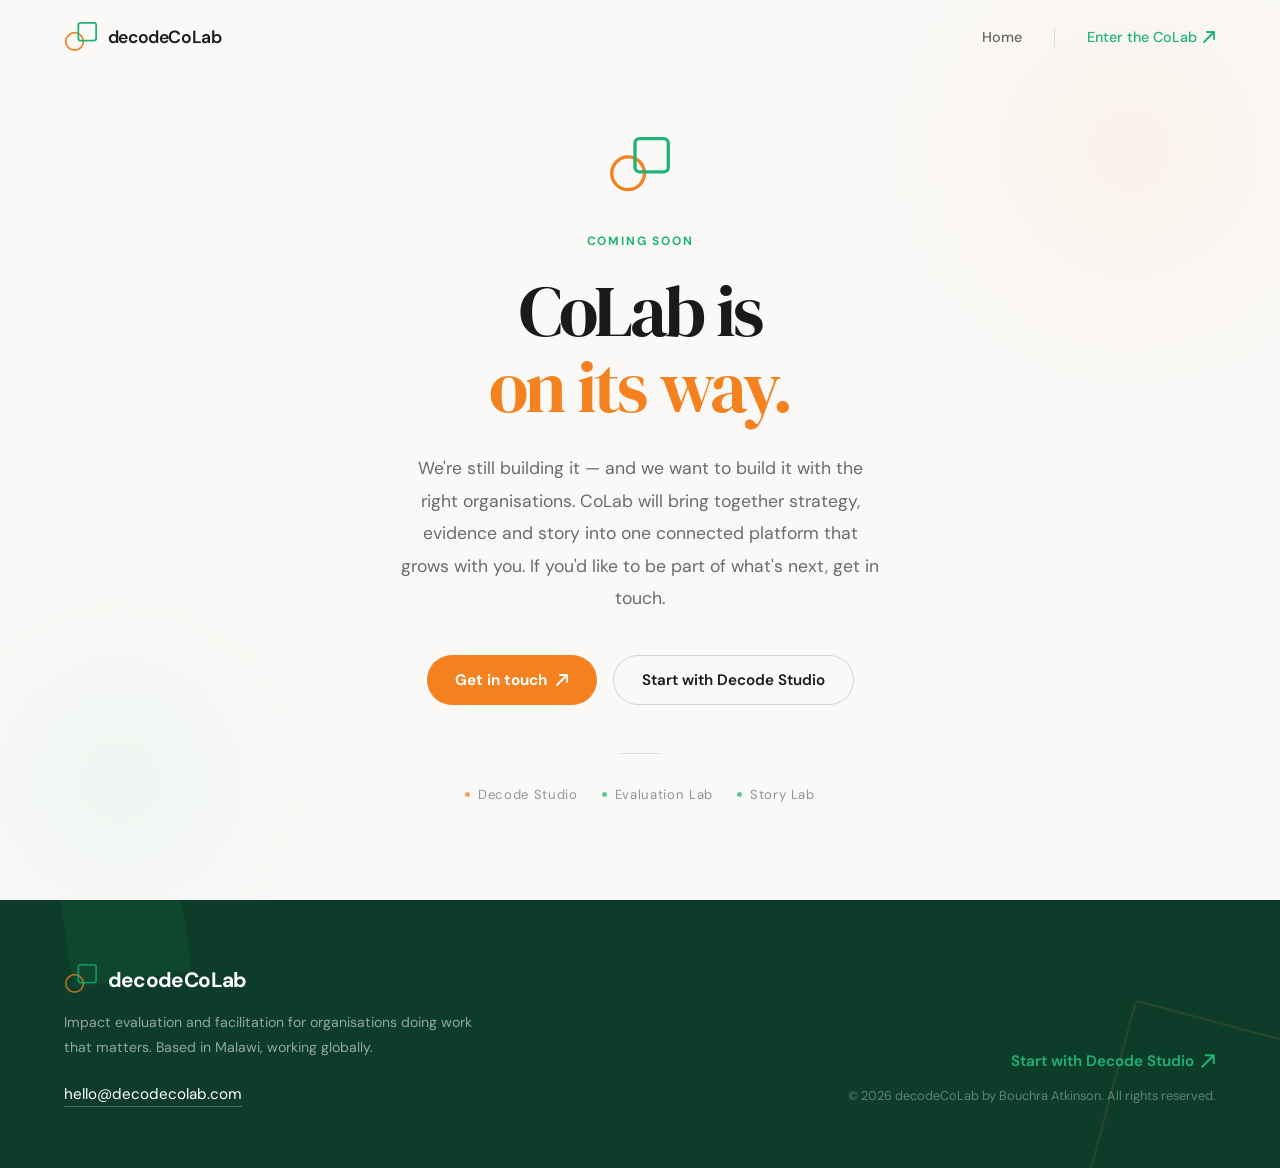
==== commit 5036c6e6: "Update colab-coming-soon.html" ====
--- a/colab-coming-soon.html
+++ b/colab-coming-soon.html
@@ -11,14 +11,12 @@
   <link rel="stylesheet" href="style.css" />
   <link rel="icon" href="data:image/svg+xml,<svg xmlns='http://www.w3.org/2000/svg' viewBox='-3 -3 114 101' fill='none'><circle cx='32.5' cy='62.5' r='29.5' stroke='%23f58220' stroke-width='6'/><rect x='45' y='0' width='60' height='60' rx='8' stroke='%231fb376' stroke-width='6'/></svg>">
   <style>
-
     .cs-page {
       min-height: 100vh;
-      background: var(--dark-green);
+      background: var(--bg);
       display: flex;
       flex-direction: column;
     }
-
     .cs-main {
       flex: 1;
       display: flex;
@@ -28,27 +26,24 @@
       position: relative;
       overflow: hidden;
     }
-
     .cs-main::before {
       content: '';
       position: absolute;
       top: -100px; right: -100px;
       width: 500px; height: 500px;
       border-radius: 50%;
-      background: radial-gradient(circle, rgba(245,130,32,0.08) 0%, transparent 70%);
+      background: radial-gradient(circle, rgba(245,130,32,0.06) 0%, transparent 70%);
       pointer-events: none;
     }
-
     .cs-main::after {
       content: '';
       position: absolute;
       bottom: -80px; left: -80px;
       width: 400px; height: 400px;
       border-radius: 50%;
-      background: radial-gradient(circle, rgba(31,179,118,0.07) 0%, transparent 70%);
+      background: radial-gradient(circle, rgba(31,179,118,0.05) 0%, transparent 70%);
       pointer-events: none;
     }
-
     .cs-inner {
       max-width: 640px;
       margin: 0 auto;
@@ -56,7 +51,6 @@
       position: relative;
       z-index: 1;
     }
-
     .cs-logo-mark {
       display: flex;
       align-items: center;
@@ -64,12 +58,10 @@
       margin-bottom: 2.5rem;
       animation: cs-float 4s ease-in-out infinite;
     }
-
     @keyframes cs-float {
       0%, 100% { transform: translateY(0); }
       50% { transform: translateY(-8px); }
     }
-
     .cs-eyebrow {
       font-size: 12px;
       font-weight: 700;
@@ -79,29 +71,25 @@
       margin-bottom: 1.5rem;
       display: block;
     }
-
     .cs-heading {
       font-family: var(--font-display);
       font-size: clamp(2.8rem, 6vw, 4.5rem);
       font-weight: 400;
       letter-spacing: -0.04em;
-      color: white;
+      color: var(--fg);
       line-height: 1.05;
       margin-bottom: 1.75rem;
     }
-
     .cs-heading span { color: var(--orange); }
-
     .cs-body {
       font-size: clamp(1rem, 1.8vw, 1.1rem);
-      color: rgba(255,255,255,0.65);
+      color: var(--muted);
       line-height: 1.85;
       margin-bottom: 2.5rem;
       max-width: 480px;
       margin-left: auto;
       margin-right: auto;
     }
-
     .cs-actions {
       display: flex;
       gap: 1rem;
@@ -109,7 +97,6 @@
       flex-wrap: wrap;
       margin-bottom: 3rem;
     }
-
     .cs-btn-primary {
       display: inline-flex;
       align-items: center;
@@ -125,31 +112,28 @@
       transition: background 0.2s, transform 0.15s;
     }
     .cs-btn-primary:hover { background: #e07318; transform: translateY(-2px); }
-
     .cs-btn-secondary {
       display: inline-flex;
       align-items: center;
       gap: 0.5rem;
       background: transparent;
-      color: rgba(255,255,255,0.8);
+      color: var(--fg);
       font-family: var(--font-body);
       font-size: 0.95rem;
       font-weight: 600;
       padding: 0.875rem 1.75rem;
       border-radius: var(--radius-full);
       text-decoration: none;
-      border: 1.5px solid rgba(255,255,255,0.2);
+      border: 1.5px solid rgba(0,0,0,0.15);
       transition: border-color 0.2s, transform 0.15s;
     }
-    .cs-btn-secondary:hover { border-color: rgba(255,255,255,0.5); transform: translateY(-2px); }
-
+    .cs-btn-secondary:hover { border-color: var(--fg); transform: translateY(-2px); }
     .cs-divider {
       width: 40px;
       height: 1px;
-      background: rgba(255,255,255,0.15);
+      background: rgba(0,0,0,0.1);
       margin: 0 auto 2rem;
     }
-
     .cs-coming {
       display: flex;
       align-items: center;
@@ -157,34 +141,29 @@
       gap: 1.5rem;
       flex-wrap: wrap;
     }
-
     .cs-coming-item {
       display: flex;
       align-items: center;
       gap: 0.5rem;
       font-size: 0.82rem;
-      color: rgba(255,255,255,0.4);
+      color: var(--muted);
       letter-spacing: 0.05em;
-    }
-
+      opacity: 0.7;
+    }
     .cs-coming-dot {
       width: 5px; height: 5px;
       border-radius: 50%;
     }
-
-    .cs-coming-dot.orange { background: var(--orange); opacity: 0.6; }
-    .cs-coming-dot.green { background: var(--green); opacity: 0.6; }
-
+    .cs-coming-dot.orange { background: var(--orange); }
+    .cs-coming-dot.green { background: var(--green); }
     @media (max-width: 768px) {
       .cs-actions { flex-direction: column; align-items: center; }
       .cs-btn-primary, .cs-btn-secondary { width: 100%; max-width: 320px; justify-content: center; }
     }
-
   </style>
 </head>
 <body>
 
-  <!-- Nav -->
   <header class="nav" id="nav">
     <div class="nav-inner">
       <a href="index.html" class="nav-logo">
@@ -195,12 +174,9 @@
         <span class="nav-wordmark">decodeCoLab</span>
       </a>
       <nav class="nav-links" id="nav-links">
-        <a href="index.html#whatwedo">What</a>
-        <a href="index.html#about">Who</a>
-        <a href="decode-studio.html">The Decode Studio</a>
-        <a href="from-the-field.html">Blog</a>
+        <a href="index.html">Home</a>
         <div class="nav-divider"></div>
-        <a href="https://app.decodecolab.com/login.html" target="_blank" rel="noopener noreferrer" class="nav-cta">
+        <a href="colab-coming-soon.html" class="nav-cta">
           Enter the CoLab
           <svg width="14" height="14" viewBox="0 0 14 14" fill="none"><path d="M2 12L12 2M12 2H5M12 2v7" stroke="currentColor" stroke-width="1.8" stroke-linecap="round" stroke-linejoin="round"/></svg>
         </a>
@@ -208,11 +184,8 @@
       <button class="nav-hamburger" id="nav-hamburger" aria-label="Menu"><span></span><span></span></button>
     </div>
     <div class="nav-mobile" id="nav-mobile">
-      <a href="index.html#whatwedo" class="nav-mobile-link">What</a>
-      <a href="index.html#about" class="nav-mobile-link">Who</a>
-      <a href="decode-studio.html" class="nav-mobile-link">The Decode Studio</a>
-      <a href="from-the-field.html" class="nav-mobile-link">Blog</a>
-      <a href="https://app.decodecolab.com/login.html" target="_blank" rel="noopener noreferrer" class="nav-mobile-cta">
+      <a href="index.html" class="nav-mobile-link">Home</a>
+      <a href="colab-coming-soon.html" class="nav-mobile-cta">
         Enter the CoLab
         <svg width="14" height="14" viewBox="0 0 14 14" fill="none"><path d="M2 12L12 2M12 2H5M12 2v7" stroke="currentColor" stroke-width="1.8" stroke-linecap="round" stroke-linejoin="round"/></svg>
       </a>
@@ -231,13 +204,11 @@
         </div>
 
         <span class="cs-eyebrow">Coming soon</span>
-
         <h1 class="cs-heading">CoLab is<br><span>on its way.</span></h1>
-
         <p class="cs-body">We're still building it — and we want to build it with the right organisations. CoLab will bring together strategy, evidence and story into one connected platform that grows with you. If you'd like to be part of what's next, get in touch.</p>
 
         <div class="cs-actions">
-          <a href="mailto:bouchra.ic@icloud.com?subject=I'd like to know more about CoLab" class="cs-btn-primary">
+          <a href="mailto:hello@decodecolab.com?subject=I'd like to know more about CoLab" class="cs-btn-primary">
             Get in touch
             <svg width="14" height="14" viewBox="0 0 14 14" fill="none"><path d="M2 12L12 2M12 2H5M12 2v7" stroke="currentColor" stroke-width="1.8" stroke-linecap="round" stroke-linejoin="round"/></svg>
           </a>
@@ -267,7 +238,6 @@
     </main>
   </div>
 
-  <!-- Footer -->
   <footer class="footer">
     <div class="footer-shapes" aria-hidden="true">
       <div class="fshape fshape-1"></div>
@@ -283,7 +253,7 @@
           <span>decodeCoLab</span>
         </div>
         <p class="footer-desc">Impact evaluation and facilitation for organisations doing work that matters. Based in Malawi, working globally.</p>
-        <a href="mailto:hello@decodecolab.com" class="footer-email">bouchra.ic@icloud.com</a>
+        <a href="mailto:hello@decodecolab.com" class="footer-email">hello@decodecolab.com</a>
       </div>
       <div class="footer-right">
         <a href="decode-studio.html" class="footer-platform-link">
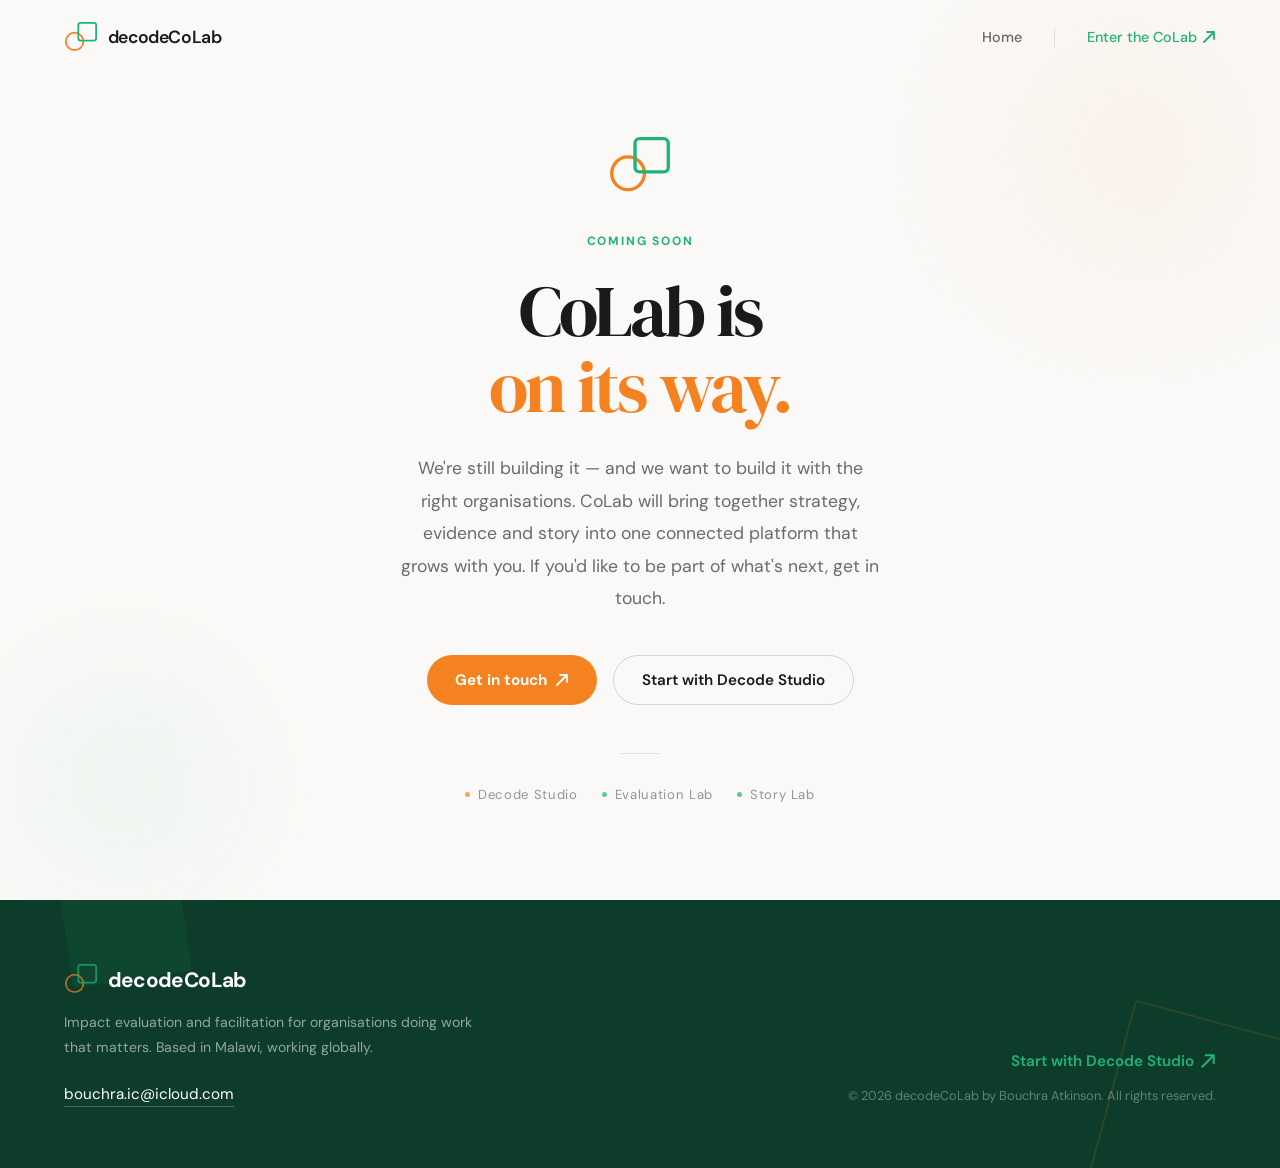
==== commit 137a91d2: "Update colab-coming-soon.html" ====
--- a/colab-coming-soon.html
+++ b/colab-coming-soon.html
@@ -208,7 +208,7 @@
         <p class="cs-body">We're still building it — and we want to build it with the right organisations. CoLab will bring together strategy, evidence and story into one connected platform that grows with you. If you'd like to be part of what's next, get in touch.</p>
 
         <div class="cs-actions">
-          <a href="mailto:hello@decodecolab.com?subject=I'd like to know more about CoLab" class="cs-btn-primary">
+          <a href="mailto:bouchra.ic@icloud.com?subject=I'd like to know more about CoLab" class="cs-btn-primary">
             Get in touch
             <svg width="14" height="14" viewBox="0 0 14 14" fill="none"><path d="M2 12L12 2M12 2H5M12 2v7" stroke="currentColor" stroke-width="1.8" stroke-linecap="round" stroke-linejoin="round"/></svg>
           </a>
@@ -253,7 +253,7 @@
           <span>decodeCoLab</span>
         </div>
         <p class="footer-desc">Impact evaluation and facilitation for organisations doing work that matters. Based in Malawi, working globally.</p>
-        <a href="mailto:hello@decodecolab.com" class="footer-email">hello@decodecolab.com</a>
+        <a href="mailto:bouchra.ic@icloud.com" class="footer-email">bouchra.ic@icloud.com</a>
       </div>
       <div class="footer-right">
         <a href="decode-studio.html" class="footer-platform-link">
